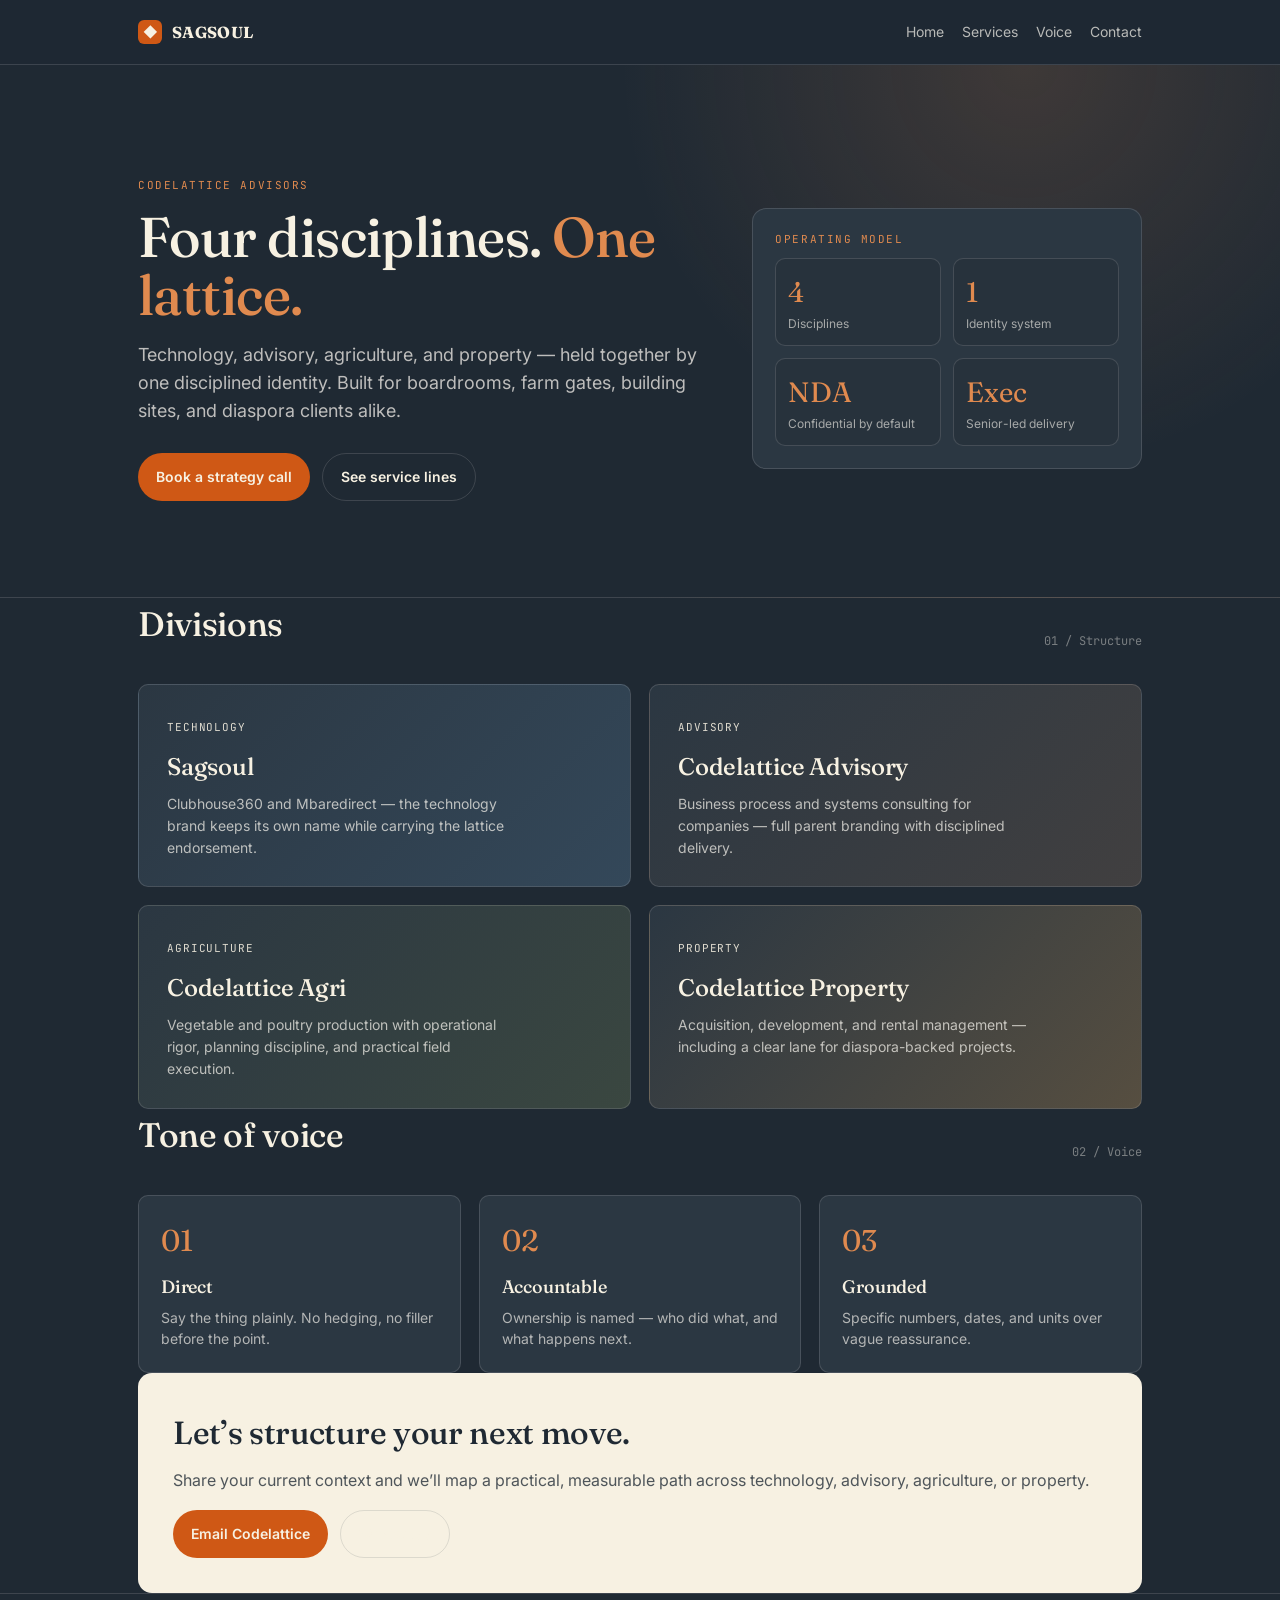
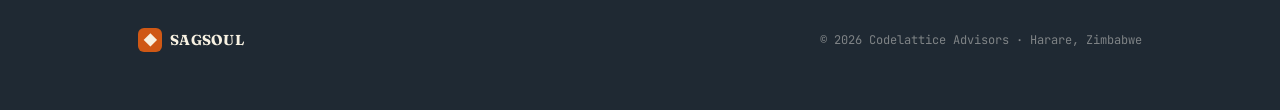
==== codelattice/index.html @ bad4a621 "Add /codelattice sister site and fix main navigation link to new Codelattice path" ====
<!DOCTYPE html>
<html lang="en">
<head>
  <meta charset="UTF-8" />
  <meta name="viewport" content="width=device-width, initial-scale=1.0" />
  <title>Codelattice Advisors — Four Disciplines. One Lattice.</title>
  <meta name="description" content="Codelattice Advisors unifies technology, advisory, agriculture, and property under one disciplined operating identity." />
  <link rel="preconnect" href="https://fonts.googleapis.com" />
  <link rel="preconnect" href="https://fonts.gstatic.com" crossorigin />
  <link href="https://fonts.googleapis.com/css2?family=Fraunces:opsz,wght@9..144,400;9..144,500;9..144,600&family=Inter:wght@400;500;600;700&family=JetBrains+Mono:wght@500&display=swap" rel="stylesheet" />
  <style>
    :root{
      --charcoal:#1F2933;
      --charcoal-2:#2B3742;
      --slate:#323F4B;
      --ivory:#F7F1E2;
      --ivory-dim:#EAE5DA;
      --ember:#CF5815;
      --ember-soft:#E08A4F;
      --line: rgba(245,242,236,0.14);
      --line-dark: rgba(31,41,51,0.12);
      --tech:#3E5C76;
      --advisory:#5C4A3E;
      --agri:#4C5A3E;
      --property:#8A6A3E;
    }
    *{box-sizing:border-box;margin:0;padding:0}
    body{
      background:var(--charcoal);
      color:var(--ivory);
      font-family:'Inter',sans-serif;
      line-height:1.55;
      -webkit-font-smoothing:antialiased;
    }
    a{color:inherit;text-decoration:none}
    .wrap{max-width:1060px;margin:0 auto;padding:0 28px}
    section{padding:88px 0}
    h1,h2,h3{font-family:'Fraunces',serif;font-weight:500;letter-spacing:-0.01em}
    .eyebrow{
      font-family:'JetBrains Mono',monospace;
      font-size:11px;
      letter-spacing:0.14em;
      text-transform:uppercase;
      color:var(--ember-soft);
      margin-bottom:14px;
      display:block;
    }

    .topbar{
      position:sticky;
      top:0;
      z-index:20;
      background:rgba(31,41,51,0.9);
      border-bottom:1px solid var(--line);
      backdrop-filter:blur(8px);
    }
    .topbar-inner{
      height:64px;
      display:flex;
      align-items:center;
      justify-content:space-between;
      gap:20px;
    }
    .brand{display:flex;align-items:center;gap:10px}
    .brand-mark{
      width:24px;height:24px;border-radius:6px;background:var(--ember);
      display:grid;place-items:center;font-size:14px;color:var(--ivory)
    }
    .brand-wordmark{font-family:'Fraunces',serif;font-size:16px;letter-spacing:0.02em}
    .menu{display:flex;gap:18px;list-style:none;color:rgba(245,242,236,.72);font-size:14px}
    .menu a:hover{color:var(--ivory)}

    .hero{
      padding:112px 0 96px;
      border-bottom:1px solid var(--line);
      background:
        radial-gradient(circle at 80% 0%, rgba(224,138,79,0.16), transparent 35%),
        var(--charcoal);
    }
    .hero-grid{display:grid;grid-template-columns:1.2fr .8fr;gap:30px;align-items:center}
    .hero h1{font-size:56px;line-height:1.03;max-width:760px}
    .hero h1 span{color:var(--ember-soft)}
    .lede{margin-top:18px;font-size:18px;color:rgba(245,242,236,0.74);max-width:620px}
    .hero-cta{display:flex;gap:12px;margin-top:28px;flex-wrap:wrap}
    .btn{display:inline-flex;align-items:center;justify-content:center;border-radius:999px;padding:12px 18px;font-weight:600;font-size:14px;transition:.2s ease}
    .btn-primary{background:var(--ember);color:var(--ivory)}
    .btn-primary:hover{background:var(--ember-soft)}
    .btn-ghost{border:1px solid var(--line);color:var(--ivory)}
    .btn-ghost:hover{border-color:rgba(245,242,236,.35)}

    .hero-panel{
      border:1px solid var(--line);
      border-radius:14px;
      background:var(--charcoal-2);
      padding:22px;
    }
    .mini-kpis{display:grid;grid-template-columns:1fr 1fr;gap:12px}
    .kpi{border:1px solid var(--line);border-radius:10px;padding:12px;background:rgba(0,0,0,.08)}
    .kpi .v{font-family:'Fraunces',serif;font-size:28px;color:var(--ember-soft)}
    .kpi .l{font-size:12px;color:rgba(245,242,236,.62)}

    .section-head{display:flex;justify-content:space-between;align-items:flex-end;margin-bottom:34px;gap:12px;flex-wrap:wrap}
    .section-head h2{font-size:34px}
    .sec-num{font-family:'JetBrains Mono',monospace;font-size:12px;color:rgba(245,242,236,0.42)}

    .div-grid{display:grid;grid-template-columns:repeat(2,1fr);gap:18px}
    .div-card{
      border-radius:10px;padding:28px;border:1px solid var(--line);position:relative;overflow:hidden;
      transition:transform .2s ease,border-color .2s ease;
    }
    .div-card:hover{transform:translateY(-2px);border-color:rgba(224,138,79,.55)}
    .div-tag{font-family:'JetBrains Mono',monospace;font-size:11px;text-transform:uppercase;letter-spacing:.08em;opacity:.88}
    .div-card h3{font-size:24px;margin:10px 0 8px}
    .div-card p{font-size:14px;color:rgba(245,242,236,.72);max-width:350px}
    .div-tech{background:linear-gradient(135deg,var(--charcoal-2),var(--tech) 220%)}
    .div-advisory{background:linear-gradient(135deg,var(--charcoal-2),var(--advisory) 220%)}
    .div-agri{background:linear-gradient(135deg,var(--charcoal-2),var(--agri) 220%)}
    .div-property{background:linear-gradient(135deg,var(--charcoal-2),var(--property) 220%)}

    .voice-grid{display:grid;grid-template-columns:repeat(3,1fr);gap:18px}
    .voice-card{border:1px solid var(--line);border-radius:10px;padding:22px;background:var(--charcoal-2)}
    .voice-card .n{font-family:'Fraunces',serif;font-size:30px;color:var(--ember-soft);margin-bottom:8px}
    .voice-card h3{font-size:18px;margin-bottom:6px}
    .voice-card p{font-size:14px;color:rgba(245,242,236,.68)}

    .cta-panel{
      border:1px solid var(--line);
      border-radius:14px;
      background:var(--ivory);
      color:var(--charcoal);
      padding:34px;
    }
    .cta-panel h2{font-size:32px}
    .cta-panel p{margin-top:10px;color:rgba(31,41,51,.78)}

    .footer{border-top:1px solid var(--line);padding:34px 0 58px}
    .footer-inner{display:flex;justify-content:space-between;gap:20px;flex-wrap:wrap;align-items:center}
    .footer p{font-size:12px;color:rgba(245,242,236,.45);font-family:'JetBrains Mono',monospace}

    @media (max-width:900px){
      .hero-grid{grid-template-columns:1fr}
      .hero h1{font-size:44px}
      .menu{display:none}
    }
    @media (max-width:760px){
      section{padding:62px 0}
      .div-grid,.voice-grid{grid-template-columns:1fr}
      .hero{padding:88px 0 78px}
      .hero h1{font-size:36px}
      .wrap{padding:0 18px}
    }
  </style>
</head>
<body>
  <div class="topbar">
    <div class="wrap">
      <div class="topbar-inner">
        <a href="/" class="brand" aria-label="Sagsoul Holdings">
          <span class="brand-mark">◆</span>
          <div class="brand-wordmark"><b>SAGSOUL</b></div>
        </a>
        <ul class="menu">
          <li><a href="/">Home</a></li>
          <li><a href="#services">Services</a></li>
          <li><a href="#voice">Voice</a></li>
          <li><a href="#contact">Contact</a></li>
        </ul>
      </div>
    </div>
  </div>

  <section class="hero">
    <div class="wrap hero-grid">
      <div>
        <span class="eyebrow">Codelattice Advisors</span>
        <h1>Four disciplines. <span>One lattice.</span></h1>
        <p class="lede">Technology, advisory, agriculture, and property — held together by one disciplined identity. Built for boardrooms, farm gates, building sites, and diaspora clients alike.</p>
        <div class="hero-cta">
          <a href="#contact" class="btn btn-primary">Book a strategy call</a>
          <a href="#services" class="btn btn-ghost">See service lines</a>
        </div>
      </div>
      <aside class="hero-panel" aria-label="Operating summary">
        <span class="eyebrow" style="margin-bottom:10px">Operating model</span>
        <div class="mini-kpis">
          <div class="kpi"><div class="v">4</div><div class="l">Disciplines</div></div>
          <div class="kpi"><div class="v">1</div><div class="l">Identity system</div></div>
          <div class="kpi"><div class="v">NDA</div><div class="l">Confidential by default</div></div>
          <div class="kpi"><div class="v">Exec</div><div class="l">Senior-led delivery</div></div>
        </div>
      </aside>
    </div>
  </section>

  <section id="services" class="wrap">
    <div class="section-head">
      <h2>Divisions</h2>
      <span class="sec-num">01 / Structure</span>
    </div>
    <div class="div-grid">
      <article class="div-card div-tech">
        <span class="div-tag">Technology</span>
        <h3>Sagsoul</h3>
        <p>Clubhouse360 and Mbaredirect — the technology brand keeps its own name while carrying the lattice endorsement.</p>
      </article>
      <article class="div-card div-advisory">
        <span class="div-tag">Advisory</span>
        <h3>Codelattice Advisory</h3>
        <p>Business process and systems consulting for companies — full parent branding with disciplined delivery.</p>
      </article>
      <article class="div-card div-agri">
        <span class="div-tag">Agriculture</span>
        <h3>Codelattice Agri</h3>
        <p>Vegetable and poultry production with operational rigor, planning discipline, and practical field execution.</p>
      </article>
      <article class="div-card div-property">
        <span class="div-tag">Property</span>
        <h3>Codelattice Property</h3>
        <p>Acquisition, development, and rental management — including a clear lane for diaspora-backed projects.</p>
      </article>
    </div>
  </section>

  <section id="voice" class="wrap">
    <div class="section-head">
      <h2>Tone of voice</h2>
      <span class="sec-num">02 / Voice</span>
    </div>
    <div class="voice-grid">
      <article class="voice-card">
        <div class="n">01</div>
        <h3>Direct</h3>
        <p>Say the thing plainly. No hedging, no filler before the point.</p>
      </article>
      <article class="voice-card">
        <div class="n">02</div>
        <h3>Accountable</h3>
        <p>Ownership is named — who did what, and what happens next.</p>
      </article>
      <article class="voice-card">
        <div class="n">03</div>
        <h3>Grounded</h3>
        <p>Specific numbers, dates, and units over vague reassurance.</p>
      </article>
    </div>
  </section>

  <section id="contact" class="wrap">
    <div class="cta-panel">
      <h2>Let’s structure your next move.</h2>
      <p>Share your current context and we’ll map a practical, measurable path across technology, advisory, agriculture, or property.</p>
      <div class="hero-cta" style="margin-top:18px">
        <a href="mailto:hello@sagsoul.net" class="btn btn-primary">Email Codelattice</a>
        <a href="https://wa.me/263788844602" target="_blank" rel="noopener noreferrer" class="btn btn-ghost" style="border-color:var(--line-dark)">WhatsApp</a>
      </div>
    </div>
  </section>

  <footer class="footer">
    <div class="wrap footer-inner">
      <a href="/" class="brand" style="gap:.5rem">
        <span class="brand-mark">◆</span>
        <div class="brand-wordmark" style="font-size:.9rem"><b>SAGSOUL</b></div>
      </a>
      <p>&copy; <span id="year"></span> Codelattice Advisors · Harare, Zimbabwe</p>
    </div>
  </footer>

  <script>
    document.getElementById('year').textContent = new Date().getFullYear();
  </script>
</body>
</html>
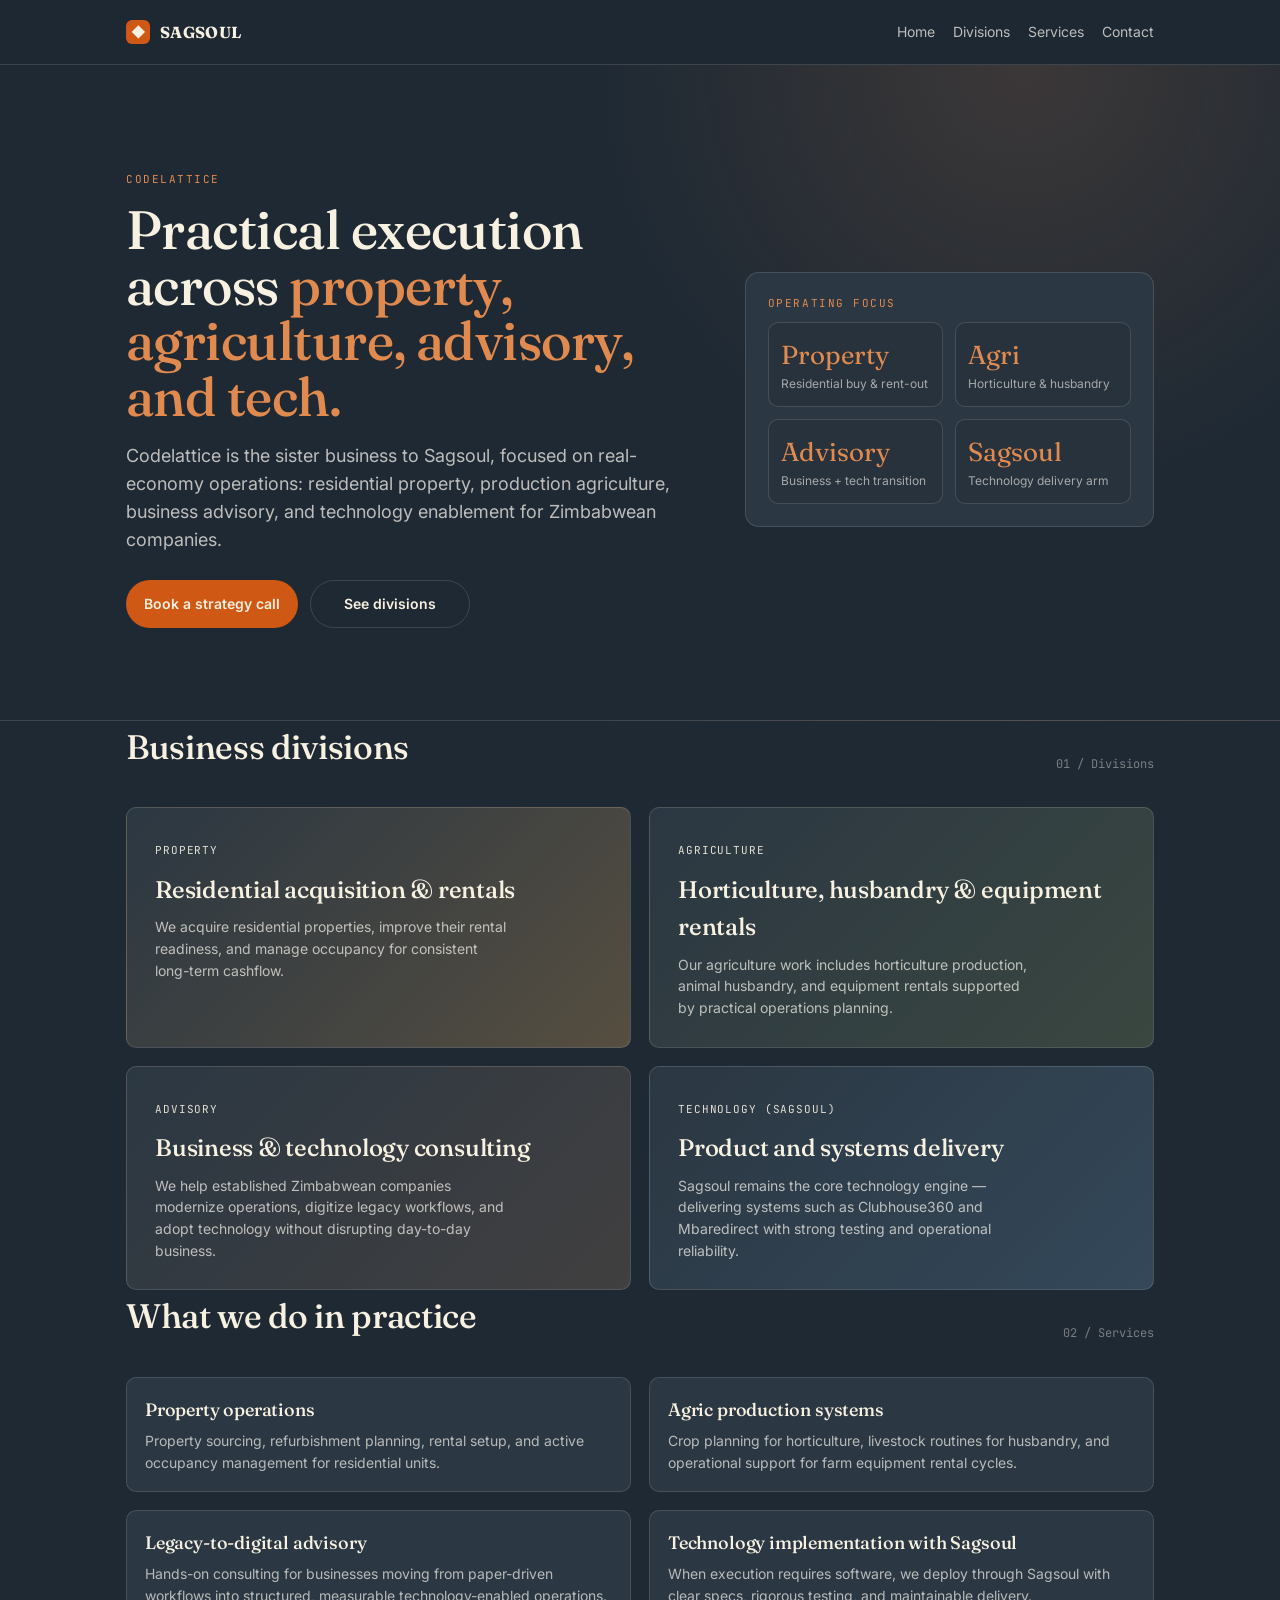
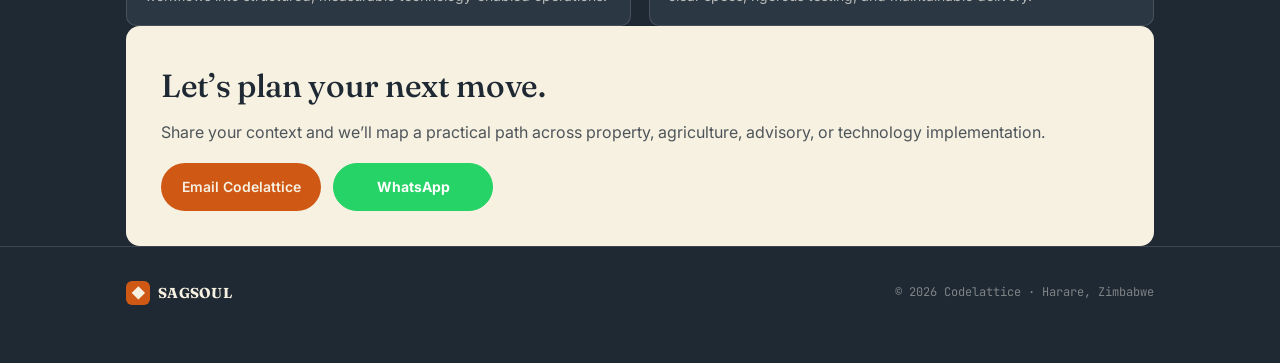
==== commit 7235e61b: "Refine Codelattice page copy to actual business focus and style WhatsApp button in WhatsApp green" ====
--- a/codelattice/index.html
+++ b/codelattice/index.html
@@ -3,8 +3,8 @@
 <head>
   <meta charset="UTF-8" />
   <meta name="viewport" content="width=device-width, initial-scale=1.0" />
-  <title>Codelattice Advisors — Four Disciplines. One Lattice.</title>
-  <meta name="description" content="Codelattice Advisors unifies technology, advisory, agriculture, and property under one disciplined operating identity." />
+  <title>Codelattice — Advisory, Agriculture, Property, Technology</title>
+  <meta name="description" content="Codelattice operates across business advisory, agriculture, property, and technology with disciplined, practical execution for the Zimbabwean market." />
   <link rel="preconnect" href="https://fonts.googleapis.com" />
   <link rel="preconnect" href="https://fonts.gstatic.com" crossorigin />
   <link href="https://fonts.googleapis.com/css2?family=Fraunces:opsz,wght@9..144,400;9..144,500;9..144,600&family=Inter:wght@400;500;600;700&family=JetBrains+Mono:wght@500&display=swap" rel="stylesheet" />
@@ -12,9 +12,7 @@
     :root{
       --charcoal:#1F2933;
       --charcoal-2:#2B3742;
-      --slate:#323F4B;
       --ivory:#F7F1E2;
-      --ivory-dim:#EAE5DA;
       --ember:#CF5815;
       --ember-soft:#E08A4F;
       --line: rgba(245,242,236,0.14);
@@ -23,113 +21,67 @@
       --advisory:#5C4A3E;
       --agri:#4C5A3E;
       --property:#8A6A3E;
+      --wa:#25D366;
+      --wa-dark:#1DA851;
     }
     *{box-sizing:border-box;margin:0;padding:0}
-    body{
-      background:var(--charcoal);
-      color:var(--ivory);
-      font-family:'Inter',sans-serif;
-      line-height:1.55;
-      -webkit-font-smoothing:antialiased;
-    }
-    a{color:inherit;text-decoration:none}
-    .wrap{max-width:1060px;margin:0 auto;padding:0 28px}
-    section{padding:88px 0}
+    body{background:var(--charcoal);color:var(--ivory);font-family:'Inter',sans-serif;line-height:1.55;-webkit-font-smoothing:antialiased}
+    a{text-decoration:none;color:inherit}
+    .wrap{max-width:1080px;margin:0 auto;padding:0 26px}
+    section{padding:84px 0}
     h1,h2,h3{font-family:'Fraunces',serif;font-weight:500;letter-spacing:-0.01em}
-    .eyebrow{
-      font-family:'JetBrains Mono',monospace;
-      font-size:11px;
-      letter-spacing:0.14em;
-      text-transform:uppercase;
-      color:var(--ember-soft);
-      margin-bottom:14px;
-      display:block;
-    }
-
-    .topbar{
-      position:sticky;
-      top:0;
-      z-index:20;
-      background:rgba(31,41,51,0.9);
-      border-bottom:1px solid var(--line);
-      backdrop-filter:blur(8px);
-    }
-    .topbar-inner{
-      height:64px;
-      display:flex;
-      align-items:center;
-      justify-content:space-between;
-      gap:20px;
-    }
+
+    .topbar{position:sticky;top:0;z-index:30;background:rgba(31,41,51,.9);border-bottom:1px solid var(--line);backdrop-filter:blur(8px)}
+    .topbar-inner{height:64px;display:flex;align-items:center;justify-content:space-between;gap:20px}
     .brand{display:flex;align-items:center;gap:10px}
-    .brand-mark{
-      width:24px;height:24px;border-radius:6px;background:var(--ember);
-      display:grid;place-items:center;font-size:14px;color:var(--ivory)
-    }
-    .brand-wordmark{font-family:'Fraunces',serif;font-size:16px;letter-spacing:0.02em}
-    .menu{display:flex;gap:18px;list-style:none;color:rgba(245,242,236,.72);font-size:14px}
+    .brand-mark{width:24px;height:24px;border-radius:6px;background:var(--ember);display:grid;place-items:center;font-size:14px;color:var(--ivory)}
+    .brand-wordmark{font-family:'Fraunces',serif;font-size:16px;letter-spacing:.02em}
+    .menu{display:flex;gap:18px;list-style:none;color:rgba(245,242,236,.74);font-size:14px}
     .menu a:hover{color:var(--ivory)}
 
-    .hero{
-      padding:112px 0 96px;
-      border-bottom:1px solid var(--line);
-      background:
-        radial-gradient(circle at 80% 0%, rgba(224,138,79,0.16), transparent 35%),
-        var(--charcoal);
-    }
-    .hero-grid{display:grid;grid-template-columns:1.2fr .8fr;gap:30px;align-items:center}
-    .hero h1{font-size:56px;line-height:1.03;max-width:760px}
+    .hero{padding:106px 0 92px;border-bottom:1px solid var(--line);background:radial-gradient(circle at 80% 0%, rgba(224,138,79,.15), transparent 35%),var(--charcoal)}
+    .hero-grid{display:grid;grid-template-columns:1.18fr .82fr;gap:30px;align-items:center}
+    .eyebrow{font-family:'JetBrains Mono',monospace;font-size:11px;letter-spacing:.14em;text-transform:uppercase;color:var(--ember-soft);margin-bottom:14px;display:block}
+    .hero h1{font-size:54px;line-height:1.03;max-width:740px}
     .hero h1 span{color:var(--ember-soft)}
-    .lede{margin-top:18px;font-size:18px;color:rgba(245,242,236,0.74);max-width:620px}
-    .hero-cta{display:flex;gap:12px;margin-top:28px;flex-wrap:wrap}
-    .btn{display:inline-flex;align-items:center;justify-content:center;border-radius:999px;padding:12px 18px;font-weight:600;font-size:14px;transition:.2s ease}
+    .lede{margin-top:18px;font-size:18px;color:rgba(245,242,236,.74);max-width:620px}
+    .hero-cta{display:flex;gap:12px;flex-wrap:wrap;margin-top:26px}
+
+    .btn{display:inline-flex;align-items:center;justify-content:center;border-radius:999px;padding:12px 18px;font-weight:600;font-size:14px;transition:.2s ease;min-width:160px}
     .btn-primary{background:var(--ember);color:var(--ivory)}
     .btn-primary:hover{background:var(--ember-soft)}
     .btn-ghost{border:1px solid var(--line);color:var(--ivory)}
     .btn-ghost:hover{border-color:rgba(245,242,236,.35)}
-
-    .hero-panel{
-      border:1px solid var(--line);
-      border-radius:14px;
-      background:var(--charcoal-2);
-      padding:22px;
-    }
+    .btn-whatsapp{background:var(--wa);border:1px solid var(--wa);color:#fff;font-weight:700}
+    .btn-whatsapp:hover{background:var(--wa-dark);border-color:var(--wa-dark)}
+
+    .hero-panel{border:1px solid var(--line);border-radius:14px;background:var(--charcoal-2);padding:22px}
     .mini-kpis{display:grid;grid-template-columns:1fr 1fr;gap:12px}
     .kpi{border:1px solid var(--line);border-radius:10px;padding:12px;background:rgba(0,0,0,.08)}
-    .kpi .v{font-family:'Fraunces',serif;font-size:28px;color:var(--ember-soft)}
+    .kpi .v{font-family:'Fraunces',serif;font-size:26px;color:var(--ember-soft)}
     .kpi .l{font-size:12px;color:rgba(245,242,236,.62)}
 
     .section-head{display:flex;justify-content:space-between;align-items:flex-end;margin-bottom:34px;gap:12px;flex-wrap:wrap}
     .section-head h2{font-size:34px}
-    .sec-num{font-family:'JetBrains Mono',monospace;font-size:12px;color:rgba(245,242,236,0.42)}
+    .sec-num{font-family:'JetBrains Mono',monospace;font-size:12px;color:rgba(245,242,236,.42)}
 
     .div-grid{display:grid;grid-template-columns:repeat(2,1fr);gap:18px}
-    .div-card{
-      border-radius:10px;padding:28px;border:1px solid var(--line);position:relative;overflow:hidden;
-      transition:transform .2s ease,border-color .2s ease;
-    }
+    .div-card{border-radius:10px;padding:28px;border:1px solid var(--line);transition:transform .2s ease,border-color .2s ease}
     .div-card:hover{transform:translateY(-2px);border-color:rgba(224,138,79,.55)}
-    .div-tag{font-family:'JetBrains Mono',monospace;font-size:11px;text-transform:uppercase;letter-spacing:.08em;opacity:.88}
+    .div-tag{font-family:'JetBrains Mono',monospace;font-size:11px;text-transform:uppercase;letter-spacing:.08em;opacity:.9}
     .div-card h3{font-size:24px;margin:10px 0 8px}
-    .div-card p{font-size:14px;color:rgba(245,242,236,.72);max-width:350px}
+    .div-card p{font-size:14px;color:rgba(245,242,236,.72);max-width:360px}
     .div-tech{background:linear-gradient(135deg,var(--charcoal-2),var(--tech) 220%)}
     .div-advisory{background:linear-gradient(135deg,var(--charcoal-2),var(--advisory) 220%)}
     .div-agri{background:linear-gradient(135deg,var(--charcoal-2),var(--agri) 220%)}
     .div-property{background:linear-gradient(135deg,var(--charcoal-2),var(--property) 220%)}
 
-    .voice-grid{display:grid;grid-template-columns:repeat(3,1fr);gap:18px}
-    .voice-card{border:1px solid var(--line);border-radius:10px;padding:22px;background:var(--charcoal-2)}
-    .voice-card .n{font-family:'Fraunces',serif;font-size:30px;color:var(--ember-soft);margin-bottom:8px}
-    .voice-card h3{font-size:18px;margin-bottom:6px}
-    .voice-card p{font-size:14px;color:rgba(245,242,236,.68)}
-
-    .cta-panel{
-      border:1px solid var(--line);
-      border-radius:14px;
-      background:var(--ivory);
-      color:var(--charcoal);
-      padding:34px;
-    }
+    .service-list{display:grid;grid-template-columns:repeat(2,1fr);gap:18px;margin-top:20px}
+    .service-item{border:1px solid var(--line);border-radius:10px;padding:18px;background:var(--charcoal-2)}
+    .service-item h3{font-size:18px;margin-bottom:6px}
+    .service-item p{font-size:14px;color:rgba(245,242,236,.7)}
+
+    .cta-panel{border:1px solid var(--line);border-radius:14px;background:var(--ivory);color:var(--charcoal);padding:34px}
     .cta-panel h2{font-size:32px}
     .cta-panel p{margin-top:10px;color:rgba(31,41,51,.78)}
 
@@ -137,18 +89,8 @@
     .footer-inner{display:flex;justify-content:space-between;gap:20px;flex-wrap:wrap;align-items:center}
     .footer p{font-size:12px;color:rgba(245,242,236,.45);font-family:'JetBrains Mono',monospace}
 
-    @media (max-width:900px){
-      .hero-grid{grid-template-columns:1fr}
-      .hero h1{font-size:44px}
-      .menu{display:none}
-    }
-    @media (max-width:760px){
-      section{padding:62px 0}
-      .div-grid,.voice-grid{grid-template-columns:1fr}
-      .hero{padding:88px 0 78px}
-      .hero h1{font-size:36px}
-      .wrap{padding:0 18px}
-    }
+    @media (max-width:920px){.hero-grid{grid-template-columns:1fr}.hero h1{font-size:42px}.menu{display:none}}
+    @media (max-width:760px){section{padding:62px 0}.div-grid,.service-list{grid-template-columns:1fr}.hero{padding:84px 0 74px}.hero h1{font-size:34px}.wrap{padding:0 18px}.btn{min-width:140px}}
   </style>
 </head>
 <body>
@@ -161,8 +103,8 @@
         </a>
         <ul class="menu">
           <li><a href="/">Home</a></li>
+          <li><a href="#divisions">Divisions</a></li>
           <li><a href="#services">Services</a></li>
-          <li><a href="#voice">Voice</a></li>
           <li><a href="#contact">Contact</a></li>
         </ul>
       </div>
@@ -172,86 +114,87 @@
   <section class="hero">
     <div class="wrap hero-grid">
       <div>
-        <span class="eyebrow">Codelattice Advisors</span>
-        <h1>Four disciplines. <span>One lattice.</span></h1>
-        <p class="lede">Technology, advisory, agriculture, and property — held together by one disciplined identity. Built for boardrooms, farm gates, building sites, and diaspora clients alike.</p>
+        <span class="eyebrow">Codelattice</span>
+        <h1>Practical execution across <span>property, agriculture, advisory, and tech.</span></h1>
+        <p class="lede">Codelattice is the sister business to Sagsoul, focused on real-economy operations: residential property, production agriculture, business advisory, and technology enablement for Zimbabwean companies.</p>
         <div class="hero-cta">
           <a href="#contact" class="btn btn-primary">Book a strategy call</a>
-          <a href="#services" class="btn btn-ghost">See service lines</a>
+          <a href="#divisions" class="btn btn-ghost">See divisions</a>
         </div>
       </div>
       <aside class="hero-panel" aria-label="Operating summary">
-        <span class="eyebrow" style="margin-bottom:10px">Operating model</span>
+        <span class="eyebrow" style="margin-bottom:10px">Operating focus</span>
         <div class="mini-kpis">
-          <div class="kpi"><div class="v">4</div><div class="l">Disciplines</div></div>
-          <div class="kpi"><div class="v">1</div><div class="l">Identity system</div></div>
-          <div class="kpi"><div class="v">NDA</div><div class="l">Confidential by default</div></div>
-          <div class="kpi"><div class="v">Exec</div><div class="l">Senior-led delivery</div></div>
+          <div class="kpi"><div class="v">Property</div><div class="l">Residential buy & rent-out</div></div>
+          <div class="kpi"><div class="v">Agri</div><div class="l">Horticulture & husbandry</div></div>
+          <div class="kpi"><div class="v">Advisory</div><div class="l">Business + tech transition</div></div>
+          <div class="kpi"><div class="v">Sagsoul</div><div class="l">Technology delivery arm</div></div>
         </div>
       </aside>
     </div>
   </section>
 
+  <section id="divisions" class="wrap">
+    <div class="section-head">
+      <h2>Business divisions</h2>
+      <span class="sec-num">01 / Divisions</span>
+    </div>
+    <div class="div-grid">
+      <article class="div-card div-property">
+        <span class="div-tag">Property</span>
+        <h3>Residential acquisition & rentals</h3>
+        <p>We acquire residential properties, improve their rental readiness, and manage occupancy for consistent long-term cashflow.</p>
+      </article>
+      <article class="div-card div-agri">
+        <span class="div-tag">Agriculture</span>
+        <h3>Horticulture, husbandry & equipment rentals</h3>
+        <p>Our agriculture work includes horticulture production, animal husbandry, and equipment rentals supported by practical operations planning.</p>
+      </article>
+      <article class="div-card div-advisory">
+        <span class="div-tag">Advisory</span>
+        <h3>Business & technology consulting</h3>
+        <p>We help established Zimbabwean companies modernize operations, digitize legacy workflows, and adopt technology without disrupting day-to-day business.</p>
+      </article>
+      <article class="div-card div-tech">
+        <span class="div-tag">Technology (Sagsoul)</span>
+        <h3>Product and systems delivery</h3>
+        <p>Sagsoul remains the core technology engine — delivering systems such as Clubhouse360 and Mbaredirect with strong testing and operational reliability.</p>
+      </article>
+    </div>
+  </section>
+
   <section id="services" class="wrap">
     <div class="section-head">
-      <h2>Divisions</h2>
-      <span class="sec-num">01 / Structure</span>
-    </div>
-    <div class="div-grid">
-      <article class="div-card div-tech">
-        <span class="div-tag">Technology</span>
-        <h3>Sagsoul</h3>
-        <p>Clubhouse360 and Mbaredirect — the technology brand keeps its own name while carrying the lattice endorsement.</p>
-      </article>
-      <article class="div-card div-advisory">
-        <span class="div-tag">Advisory</span>
-        <h3>Codelattice Advisory</h3>
-        <p>Business process and systems consulting for companies — full parent branding with disciplined delivery.</p>
-      </article>
-      <article class="div-card div-agri">
-        <span class="div-tag">Agriculture</span>
-        <h3>Codelattice Agri</h3>
-        <p>Vegetable and poultry production with operational rigor, planning discipline, and practical field execution.</p>
-      </article>
-      <article class="div-card div-property">
-        <span class="div-tag">Property</span>
-        <h3>Codelattice Property</h3>
-        <p>Acquisition, development, and rental management — including a clear lane for diaspora-backed projects.</p>
-      </article>
-    </div>
-  </section>
-
-  <section id="voice" class="wrap">
-    <div class="section-head">
-      <h2>Tone of voice</h2>
-      <span class="sec-num">02 / Voice</span>
-    </div>
-    <div class="voice-grid">
-      <article class="voice-card">
-        <div class="n">01</div>
-        <h3>Direct</h3>
-        <p>Say the thing plainly. No hedging, no filler before the point.</p>
-      </article>
-      <article class="voice-card">
-        <div class="n">02</div>
-        <h3>Accountable</h3>
-        <p>Ownership is named — who did what, and what happens next.</p>
-      </article>
-      <article class="voice-card">
-        <div class="n">03</div>
-        <h3>Grounded</h3>
-        <p>Specific numbers, dates, and units over vague reassurance.</p>
+      <h2>What we do in practice</h2>
+      <span class="sec-num">02 / Services</span>
+    </div>
+    <div class="service-list">
+      <article class="service-item">
+        <h3>Property operations</h3>
+        <p>Property sourcing, refurbishment planning, rental setup, and active occupancy management for residential units.</p>
+      </article>
+      <article class="service-item">
+        <h3>Agric production systems</h3>
+        <p>Crop planning for horticulture, livestock routines for husbandry, and operational support for farm equipment rental cycles.</p>
+      </article>
+      <article class="service-item">
+        <h3>Legacy-to-digital advisory</h3>
+        <p>Hands-on consulting for businesses moving from paper-driven workflows into structured, measurable technology-enabled operations.</p>
+      </article>
+      <article class="service-item">
+        <h3>Technology implementation with Sagsoul</h3>
+        <p>When execution requires software, we deploy through Sagsoul with clear specs, rigorous testing, and maintainable delivery.</p>
       </article>
     </div>
   </section>
 
   <section id="contact" class="wrap">
     <div class="cta-panel">
-      <h2>Let’s structure your next move.</h2>
-      <p>Share your current context and we’ll map a practical, measurable path across technology, advisory, agriculture, or property.</p>
+      <h2>Let’s plan your next move.</h2>
+      <p>Share your context and we’ll map a practical path across property, agriculture, advisory, or technology implementation.</p>
       <div class="hero-cta" style="margin-top:18px">
         <a href="mailto:hello@sagsoul.net" class="btn btn-primary">Email Codelattice</a>
-        <a href="https://wa.me/263788844602" target="_blank" rel="noopener noreferrer" class="btn btn-ghost" style="border-color:var(--line-dark)">WhatsApp</a>
+        <a href="https://wa.me/263788844602" target="_blank" rel="noopener noreferrer" class="btn btn-whatsapp">WhatsApp</a>
       </div>
     </div>
   </section>
@@ -262,7 +205,7 @@
         <span class="brand-mark">◆</span>
         <div class="brand-wordmark" style="font-size:.9rem"><b>SAGSOUL</b></div>
       </a>
-      <p>&copy; <span id="year"></span> Codelattice Advisors · Harare, Zimbabwe</p>
+      <p>&copy; <span id="year"></span> Codelattice · Harare, Zimbabwe</p>
     </div>
   </footer>
 
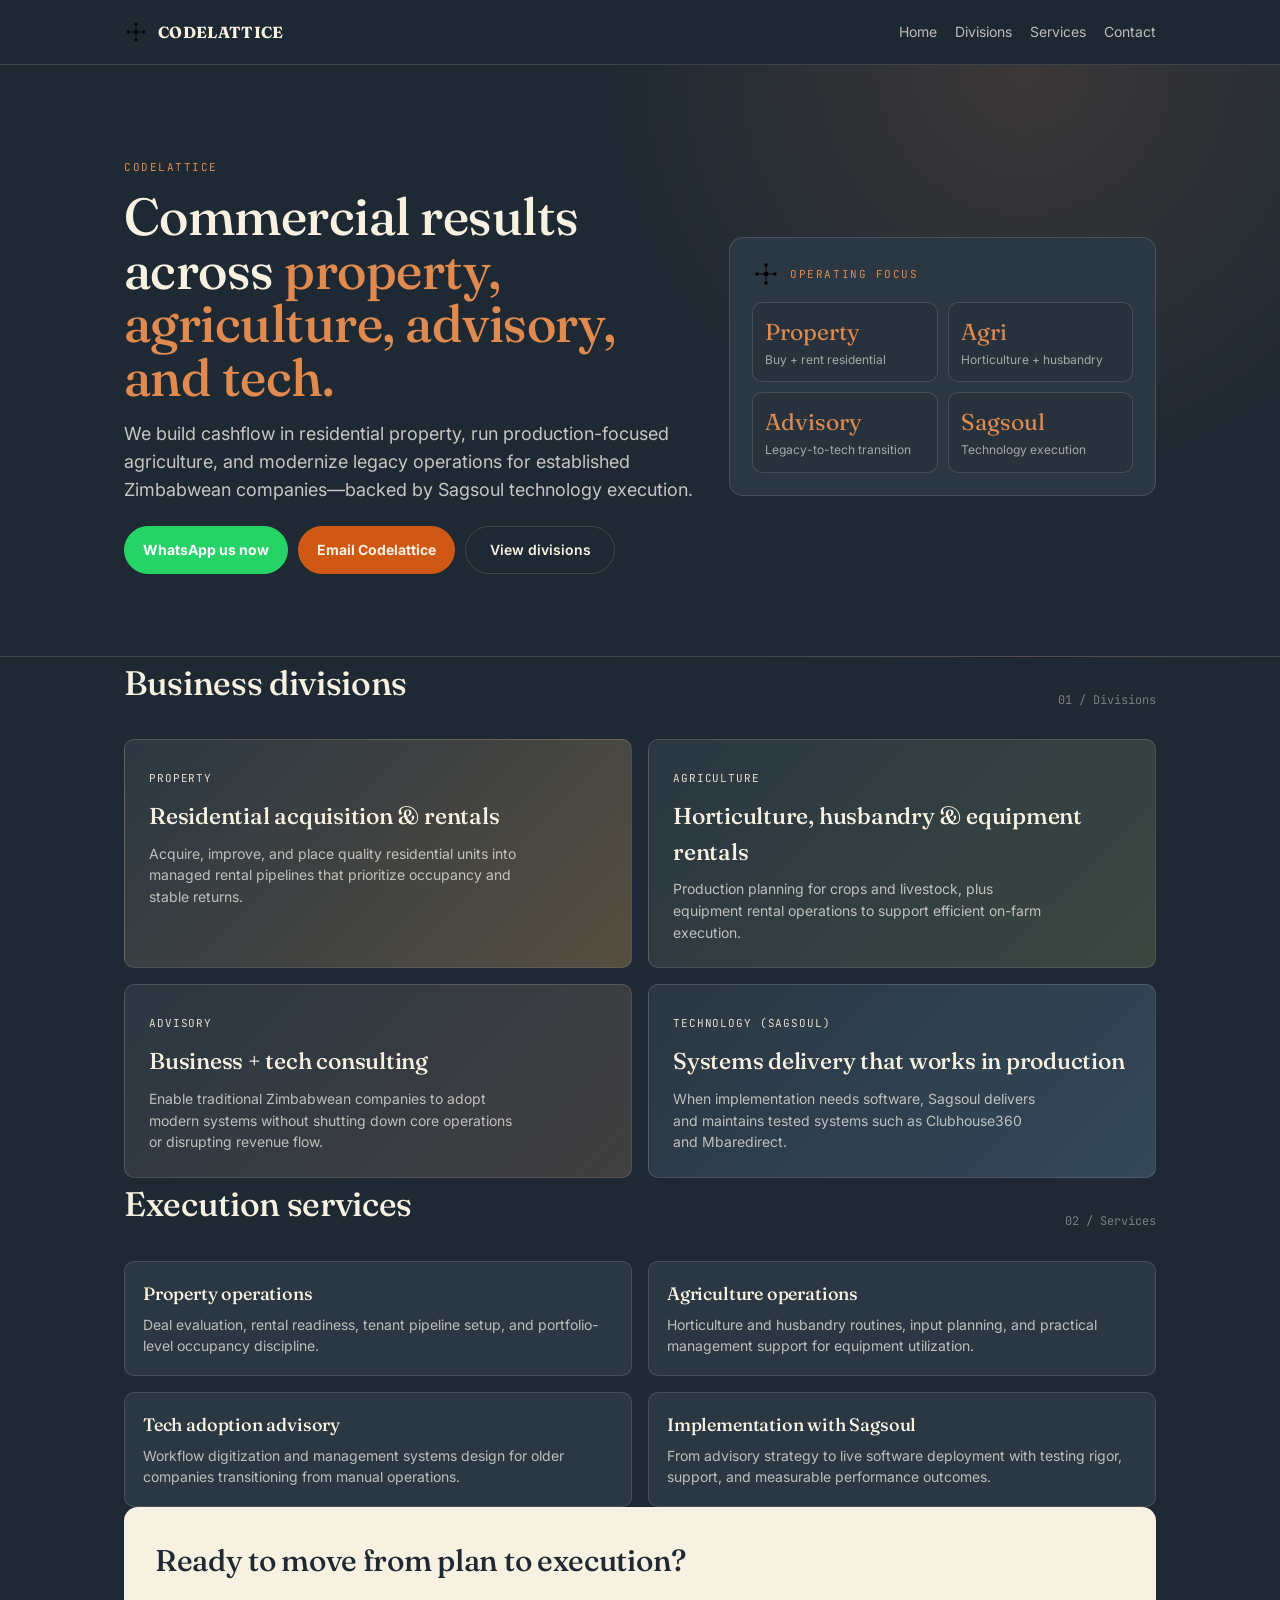
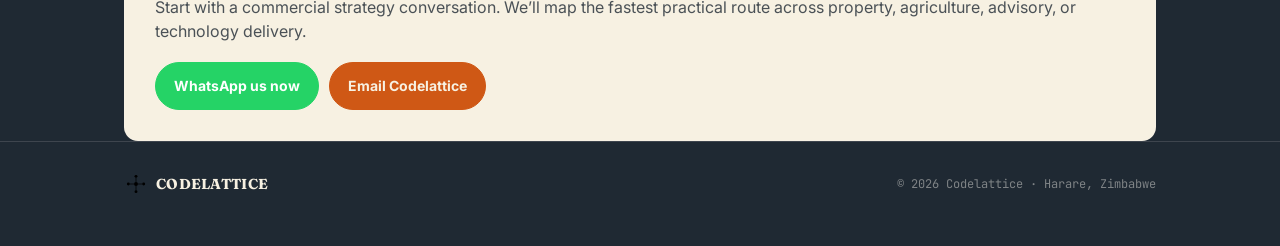
==== commit 7607b4e0: "Add Codelattice logo.svg, tighten commercial copy, improve CTA hierarchy, and clean mobile spacing" ====
--- a/codelattice/index.html
+++ b/codelattice/index.html
@@ -3,11 +3,11 @@
 <head>
   <meta charset="UTF-8" />
   <meta name="viewport" content="width=device-width, initial-scale=1.0" />
-  <title>Codelattice — Advisory, Agriculture, Property, Technology</title>
-  <meta name="description" content="Codelattice operates across business advisory, agriculture, property, and technology with disciplined, practical execution for the Zimbabwean market." />
+  <title>Codelattice — Property, Agriculture, Advisory, Technology</title>
+  <meta name="description" content="Codelattice drives residential property returns, practical agriculture operations, and advisory-led tech modernization for established Zimbabwean businesses." />
   <link rel="preconnect" href="https://fonts.googleapis.com" />
   <link rel="preconnect" href="https://fonts.gstatic.com" crossorigin />
-  <link href="https://fonts.googleapis.com/css2?family=Fraunces:opsz,wght@9..144,400;9..144,500;9..144,600&family=Inter:wght@400;500;600;700&family=JetBrains+Mono:wght@500&display=swap" rel="stylesheet" />
+  <link href="https://fonts.googleapis.com/css2?family=Fraunces:opsz,wght@9..144,400;9..144,500;9..144,600&family=Inter:wght@400;500;600;700;800&family=JetBrains+Mono:wght@500&display=swap" rel="stylesheet" />
   <style>
     :root{
       --charcoal:#1F2933;
@@ -27,70 +27,88 @@
     *{box-sizing:border-box;margin:0;padding:0}
     body{background:var(--charcoal);color:var(--ivory);font-family:'Inter',sans-serif;line-height:1.55;-webkit-font-smoothing:antialiased}
     a{text-decoration:none;color:inherit}
-    .wrap{max-width:1080px;margin:0 auto;padding:0 26px}
+    .wrap{max-width:1080px;margin:0 auto;padding:0 24px}
     section{padding:84px 0}
     h1,h2,h3{font-family:'Fraunces',serif;font-weight:500;letter-spacing:-0.01em}
 
     .topbar{position:sticky;top:0;z-index:30;background:rgba(31,41,51,.9);border-bottom:1px solid var(--line);backdrop-filter:blur(8px)}
     .topbar-inner{height:64px;display:flex;align-items:center;justify-content:space-between;gap:20px}
     .brand{display:flex;align-items:center;gap:10px}
-    .brand-mark{width:24px;height:24px;border-radius:6px;background:var(--ember);display:grid;place-items:center;font-size:14px;color:var(--ivory)}
+    .brand-logo{width:24px;height:24px;color:var(--ember-soft)}
     .brand-wordmark{font-family:'Fraunces',serif;font-size:16px;letter-spacing:.02em}
     .menu{display:flex;gap:18px;list-style:none;color:rgba(245,242,236,.74);font-size:14px}
     .menu a:hover{color:var(--ivory)}
 
-    .hero{padding:106px 0 92px;border-bottom:1px solid var(--line);background:radial-gradient(circle at 80% 0%, rgba(224,138,79,.15), transparent 35%),var(--charcoal)}
-    .hero-grid{display:grid;grid-template-columns:1.18fr .82fr;gap:30px;align-items:center}
+    .hero{padding:94px 0 82px;border-bottom:1px solid var(--line);background:radial-gradient(circle at 80% 0%, rgba(224,138,79,.15), transparent 35%),var(--charcoal)}
+    .hero-grid{display:grid;grid-template-columns:1.15fr .85fr;gap:28px;align-items:center}
     .eyebrow{font-family:'JetBrains Mono',monospace;font-size:11px;letter-spacing:.14em;text-transform:uppercase;color:var(--ember-soft);margin-bottom:14px;display:block}
-    .hero h1{font-size:54px;line-height:1.03;max-width:740px}
+    .hero h1{font-size:52px;line-height:1.03;max-width:760px}
     .hero h1 span{color:var(--ember-soft)}
-    .lede{margin-top:18px;font-size:18px;color:rgba(245,242,236,.74);max-width:620px}
-    .hero-cta{display:flex;gap:12px;flex-wrap:wrap;margin-top:26px}
-
-    .btn{display:inline-flex;align-items:center;justify-content:center;border-radius:999px;padding:12px 18px;font-weight:600;font-size:14px;transition:.2s ease;min-width:160px}
-    .btn-primary{background:var(--ember);color:var(--ivory)}
-    .btn-primary:hover{background:var(--ember-soft)}
-    .btn-ghost{border:1px solid var(--line);color:var(--ivory)}
-    .btn-ghost:hover{border-color:rgba(245,242,236,.35)}
-    .btn-whatsapp{background:var(--wa);border:1px solid var(--wa);color:#fff;font-weight:700}
-    .btn-whatsapp:hover{background:var(--wa-dark);border-color:var(--wa-dark)}
+    .lede{margin-top:16px;font-size:18px;color:rgba(245,242,236,.78);max-width:640px}
+    .hero-cta{display:flex;gap:10px;flex-wrap:wrap;margin-top:22px}
+
+    .btn{display:inline-flex;align-items:center;justify-content:center;border-radius:999px;padding:12px 18px;font-weight:700;font-size:14px;transition:.2s ease;min-width:150px}
+    .btn-primary{background:var(--wa);border:1px solid var(--wa);color:#fff}
+    .btn-primary:hover{background:var(--wa-dark);border-color:var(--wa-dark)}
+    .btn-secondary{background:var(--ember);border:1px solid var(--ember);color:var(--ivory)}
+    .btn-secondary:hover{background:var(--ember-soft);border-color:var(--ember-soft)}
+    .btn-ghost{border:1px solid var(--line);color:var(--ivory);font-weight:600}
 
     .hero-panel{border:1px solid var(--line);border-radius:14px;background:var(--charcoal-2);padding:22px}
-    .mini-kpis{display:grid;grid-template-columns:1fr 1fr;gap:12px}
+    .panel-logo{display:flex;align-items:center;gap:10px;margin-bottom:14px}
+    .panel-logo img{width:28px;height:28px;color:var(--ember-soft)}
+    .mini-kpis{display:grid;grid-template-columns:1fr 1fr;gap:10px}
     .kpi{border:1px solid var(--line);border-radius:10px;padding:12px;background:rgba(0,0,0,.08)}
-    .kpi .v{font-family:'Fraunces',serif;font-size:26px;color:var(--ember-soft)}
+    .kpi .v{font-family:'Fraunces',serif;font-size:23px;color:var(--ember-soft)}
     .kpi .l{font-size:12px;color:rgba(245,242,236,.62)}
 
-    .section-head{display:flex;justify-content:space-between;align-items:flex-end;margin-bottom:34px;gap:12px;flex-wrap:wrap}
+    .section-head{display:flex;justify-content:space-between;align-items:flex-end;margin-bottom:30px;gap:12px;flex-wrap:wrap}
     .section-head h2{font-size:34px}
     .sec-num{font-family:'JetBrains Mono',monospace;font-size:12px;color:rgba(245,242,236,.42)}
 
-    .div-grid{display:grid;grid-template-columns:repeat(2,1fr);gap:18px}
-    .div-card{border-radius:10px;padding:28px;border:1px solid var(--line);transition:transform .2s ease,border-color .2s ease}
+    .div-grid{display:grid;grid-template-columns:repeat(2,1fr);gap:16px}
+    .div-card{border-radius:10px;padding:24px;border:1px solid var(--line);transition:transform .2s ease,border-color .2s ease}
     .div-card:hover{transform:translateY(-2px);border-color:rgba(224,138,79,.55)}
     .div-tag{font-family:'JetBrains Mono',monospace;font-size:11px;text-transform:uppercase;letter-spacing:.08em;opacity:.9}
-    .div-card h3{font-size:24px;margin:10px 0 8px}
-    .div-card p{font-size:14px;color:rgba(245,242,236,.72);max-width:360px}
+    .div-card h3{font-size:23px;margin:10px 0 8px}
+    .div-card p{font-size:14px;color:rgba(245,242,236,.72);max-width:370px}
     .div-tech{background:linear-gradient(135deg,var(--charcoal-2),var(--tech) 220%)}
     .div-advisory{background:linear-gradient(135deg,var(--charcoal-2),var(--advisory) 220%)}
     .div-agri{background:linear-gradient(135deg,var(--charcoal-2),var(--agri) 220%)}
     .div-property{background:linear-gradient(135deg,var(--charcoal-2),var(--property) 220%)}
 
-    .service-list{display:grid;grid-template-columns:repeat(2,1fr);gap:18px;margin-top:20px}
+    .service-list{display:grid;grid-template-columns:repeat(2,1fr);gap:16px;margin-top:18px}
     .service-item{border:1px solid var(--line);border-radius:10px;padding:18px;background:var(--charcoal-2)}
     .service-item h3{font-size:18px;margin-bottom:6px}
-    .service-item p{font-size:14px;color:rgba(245,242,236,.7)}
-
-    .cta-panel{border:1px solid var(--line);border-radius:14px;background:var(--ivory);color:var(--charcoal);padding:34px}
-    .cta-panel h2{font-size:32px}
-    .cta-panel p{margin-top:10px;color:rgba(31,41,51,.78)}
-
-    .footer{border-top:1px solid var(--line);padding:34px 0 58px}
+    .service-item p{font-size:14px;color:rgba(245,242,236,.72)}
+
+    .cta-panel{border:1px solid var(--line);border-radius:14px;background:var(--ivory);color:var(--charcoal);padding:30px}
+    .cta-panel h2{font-size:30px}
+    .cta-panel p{margin-top:10px;color:rgba(31,41,51,.8)}
+    .cta-buttons{display:flex;gap:10px;flex-wrap:wrap;margin-top:18px}
+
+    .footer{border-top:1px solid var(--line);padding:30px 0 50px}
     .footer-inner{display:flex;justify-content:space-between;gap:20px;flex-wrap:wrap;align-items:center}
     .footer p{font-size:12px;color:rgba(245,242,236,.45);font-family:'JetBrains Mono',monospace}
 
-    @media (max-width:920px){.hero-grid{grid-template-columns:1fr}.hero h1{font-size:42px}.menu{display:none}}
-    @media (max-width:760px){section{padding:62px 0}.div-grid,.service-list{grid-template-columns:1fr}.hero{padding:84px 0 74px}.hero h1{font-size:34px}.wrap{padding:0 18px}.btn{min-width:140px}}
+    @media (max-width:920px){
+      .hero-grid{grid-template-columns:1fr}
+      .hero h1{font-size:42px}
+      .menu{display:none}
+    }
+
+    @media (max-width:760px){
+      section{padding:56px 0}
+      .hero{padding:78px 0 66px}
+      .hero h1{font-size:34px;line-height:1.07}
+      .lede{font-size:16px;margin-top:12px}
+      .wrap{padding:0 16px}
+      .div-grid,.service-list{grid-template-columns:1fr}
+      .hero-cta,.cta-buttons{gap:8px;margin-top:14px}
+      .btn{width:100%;min-width:0;padding:12px 14px}
+      .cta-panel{padding:22px}
+      .cta-panel h2{font-size:26px}
+    }
   </style>
 </head>
 <body>
@@ -98,8 +116,8 @@
     <div class="wrap">
       <div class="topbar-inner">
         <a href="/" class="brand" aria-label="Sagsoul Holdings">
-          <span class="brand-mark">◆</span>
-          <div class="brand-wordmark"><b>SAGSOUL</b></div>
+          <img src="assets/logo.svg" alt="Codelattice logo" class="brand-logo" />
+          <div class="brand-wordmark"><b>CODELATTICE</b></div>
         </a>
         <ul class="menu">
           <li><a href="/">Home</a></li>
@@ -115,20 +133,24 @@
     <div class="wrap hero-grid">
       <div>
         <span class="eyebrow">Codelattice</span>
-        <h1>Practical execution across <span>property, agriculture, advisory, and tech.</span></h1>
-        <p class="lede">Codelattice is the sister business to Sagsoul, focused on real-economy operations: residential property, production agriculture, business advisory, and technology enablement for Zimbabwean companies.</p>
+        <h1>Commercial results across <span>property, agriculture, advisory, and tech.</span></h1>
+        <p class="lede">We build cashflow in residential property, run production-focused agriculture, and modernize legacy operations for established Zimbabwean companies—backed by Sagsoul technology execution.</p>
         <div class="hero-cta">
-          <a href="#contact" class="btn btn-primary">Book a strategy call</a>
-          <a href="#divisions" class="btn btn-ghost">See divisions</a>
+          <a href="https://wa.me/263788844602" target="_blank" rel="noopener noreferrer" class="btn btn-primary">WhatsApp us now</a>
+          <a href="mailto:hello@sagsoul.net" class="btn btn-secondary">Email Codelattice</a>
+          <a href="#divisions" class="btn btn-ghost">View divisions</a>
         </div>
       </div>
       <aside class="hero-panel" aria-label="Operating summary">
-        <span class="eyebrow" style="margin-bottom:10px">Operating focus</span>
+        <div class="panel-logo">
+          <img src="assets/logo.svg" alt="Codelattice logo" />
+          <span class="eyebrow" style="margin:0">Operating focus</span>
+        </div>
         <div class="mini-kpis">
-          <div class="kpi"><div class="v">Property</div><div class="l">Residential buy & rent-out</div></div>
-          <div class="kpi"><div class="v">Agri</div><div class="l">Horticulture & husbandry</div></div>
-          <div class="kpi"><div class="v">Advisory</div><div class="l">Business + tech transition</div></div>
-          <div class="kpi"><div class="v">Sagsoul</div><div class="l">Technology delivery arm</div></div>
+          <div class="kpi"><div class="v">Property</div><div class="l">Buy + rent residential</div></div>
+          <div class="kpi"><div class="v">Agri</div><div class="l">Horticulture + husbandry</div></div>
+          <div class="kpi"><div class="v">Advisory</div><div class="l">Legacy-to-tech transition</div></div>
+          <div class="kpi"><div class="v">Sagsoul</div><div class="l">Technology execution</div></div>
         </div>
       </aside>
     </div>
@@ -143,58 +165,58 @@
       <article class="div-card div-property">
         <span class="div-tag">Property</span>
         <h3>Residential acquisition & rentals</h3>
-        <p>We acquire residential properties, improve their rental readiness, and manage occupancy for consistent long-term cashflow.</p>
+        <p>Acquire, improve, and place quality residential units into managed rental pipelines that prioritize occupancy and stable returns.</p>
       </article>
       <article class="div-card div-agri">
         <span class="div-tag">Agriculture</span>
         <h3>Horticulture, husbandry & equipment rentals</h3>
-        <p>Our agriculture work includes horticulture production, animal husbandry, and equipment rentals supported by practical operations planning.</p>
+        <p>Production planning for crops and livestock, plus equipment rental operations to support efficient on-farm execution.</p>
       </article>
       <article class="div-card div-advisory">
         <span class="div-tag">Advisory</span>
-        <h3>Business & technology consulting</h3>
-        <p>We help established Zimbabwean companies modernize operations, digitize legacy workflows, and adopt technology without disrupting day-to-day business.</p>
+        <h3>Business + tech consulting</h3>
+        <p>Enable traditional Zimbabwean companies to adopt modern systems without shutting down core operations or disrupting revenue flow.</p>
       </article>
       <article class="div-card div-tech">
         <span class="div-tag">Technology (Sagsoul)</span>
-        <h3>Product and systems delivery</h3>
-        <p>Sagsoul remains the core technology engine — delivering systems such as Clubhouse360 and Mbaredirect with strong testing and operational reliability.</p>
+        <h3>Systems delivery that works in production</h3>
+        <p>When implementation needs software, Sagsoul delivers and maintains tested systems such as Clubhouse360 and Mbaredirect.</p>
       </article>
     </div>
   </section>
 
   <section id="services" class="wrap">
     <div class="section-head">
-      <h2>What we do in practice</h2>
+      <h2>Execution services</h2>
       <span class="sec-num">02 / Services</span>
     </div>
     <div class="service-list">
       <article class="service-item">
         <h3>Property operations</h3>
-        <p>Property sourcing, refurbishment planning, rental setup, and active occupancy management for residential units.</p>
-      </article>
-      <article class="service-item">
-        <h3>Agric production systems</h3>
-        <p>Crop planning for horticulture, livestock routines for husbandry, and operational support for farm equipment rental cycles.</p>
-      </article>
-      <article class="service-item">
-        <h3>Legacy-to-digital advisory</h3>
-        <p>Hands-on consulting for businesses moving from paper-driven workflows into structured, measurable technology-enabled operations.</p>
-      </article>
-      <article class="service-item">
-        <h3>Technology implementation with Sagsoul</h3>
-        <p>When execution requires software, we deploy through Sagsoul with clear specs, rigorous testing, and maintainable delivery.</p>
+        <p>Deal evaluation, rental readiness, tenant pipeline setup, and portfolio-level occupancy discipline.</p>
+      </article>
+      <article class="service-item">
+        <h3>Agriculture operations</h3>
+        <p>Horticulture and husbandry routines, input planning, and practical management support for equipment utilization.</p>
+      </article>
+      <article class="service-item">
+        <h3>Tech adoption advisory</h3>
+        <p>Workflow digitization and management systems design for older companies transitioning from manual operations.</p>
+      </article>
+      <article class="service-item">
+        <h3>Implementation with Sagsoul</h3>
+        <p>From advisory strategy to live software deployment with testing rigor, support, and measurable performance outcomes.</p>
       </article>
     </div>
   </section>
 
   <section id="contact" class="wrap">
     <div class="cta-panel">
-      <h2>Let’s plan your next move.</h2>
-      <p>Share your context and we’ll map a practical path across property, agriculture, advisory, or technology implementation.</p>
-      <div class="hero-cta" style="margin-top:18px">
-        <a href="mailto:hello@sagsoul.net" class="btn btn-primary">Email Codelattice</a>
-        <a href="https://wa.me/263788844602" target="_blank" rel="noopener noreferrer" class="btn btn-whatsapp">WhatsApp</a>
+      <h2>Ready to move from plan to execution?</h2>
+      <p>Start with a commercial strategy conversation. We’ll map the fastest practical route across property, agriculture, advisory, or technology delivery.</p>
+      <div class="cta-buttons">
+        <a href="https://wa.me/263788844602" target="_blank" rel="noopener noreferrer" class="btn btn-primary">WhatsApp us now</a>
+        <a href="mailto:hello@sagsoul.net" class="btn btn-secondary">Email Codelattice</a>
       </div>
     </div>
   </section>
@@ -202,8 +224,8 @@
   <footer class="footer">
     <div class="wrap footer-inner">
       <a href="/" class="brand" style="gap:.5rem">
-        <span class="brand-mark">◆</span>
-        <div class="brand-wordmark" style="font-size:.9rem"><b>SAGSOUL</b></div>
+        <img src="assets/logo.svg" alt="Codelattice logo" class="brand-logo" />
+        <div class="brand-wordmark" style="font-size:.9rem"><b>CODELATTICE</b></div>
       </a>
       <p>&copy; <span id="year"></span> Codelattice · Harare, Zimbabwe</p>
     </div>
